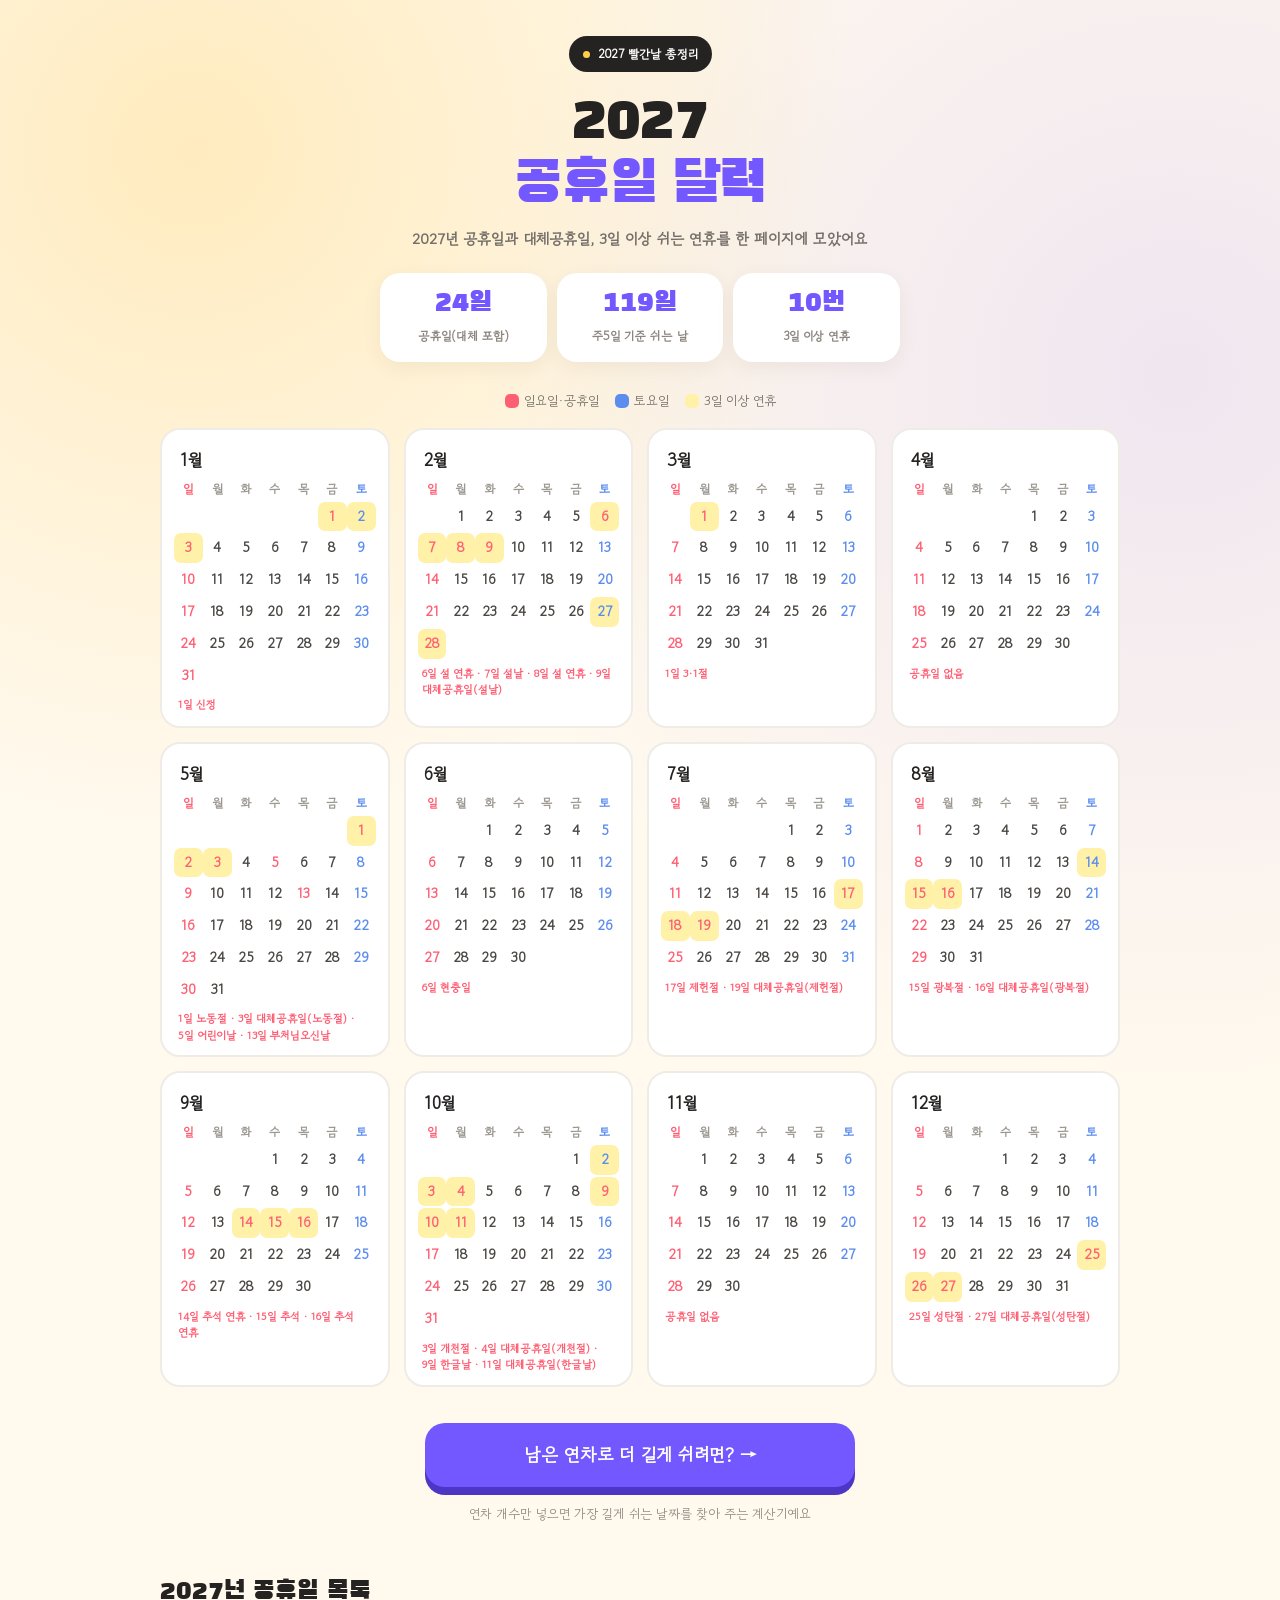
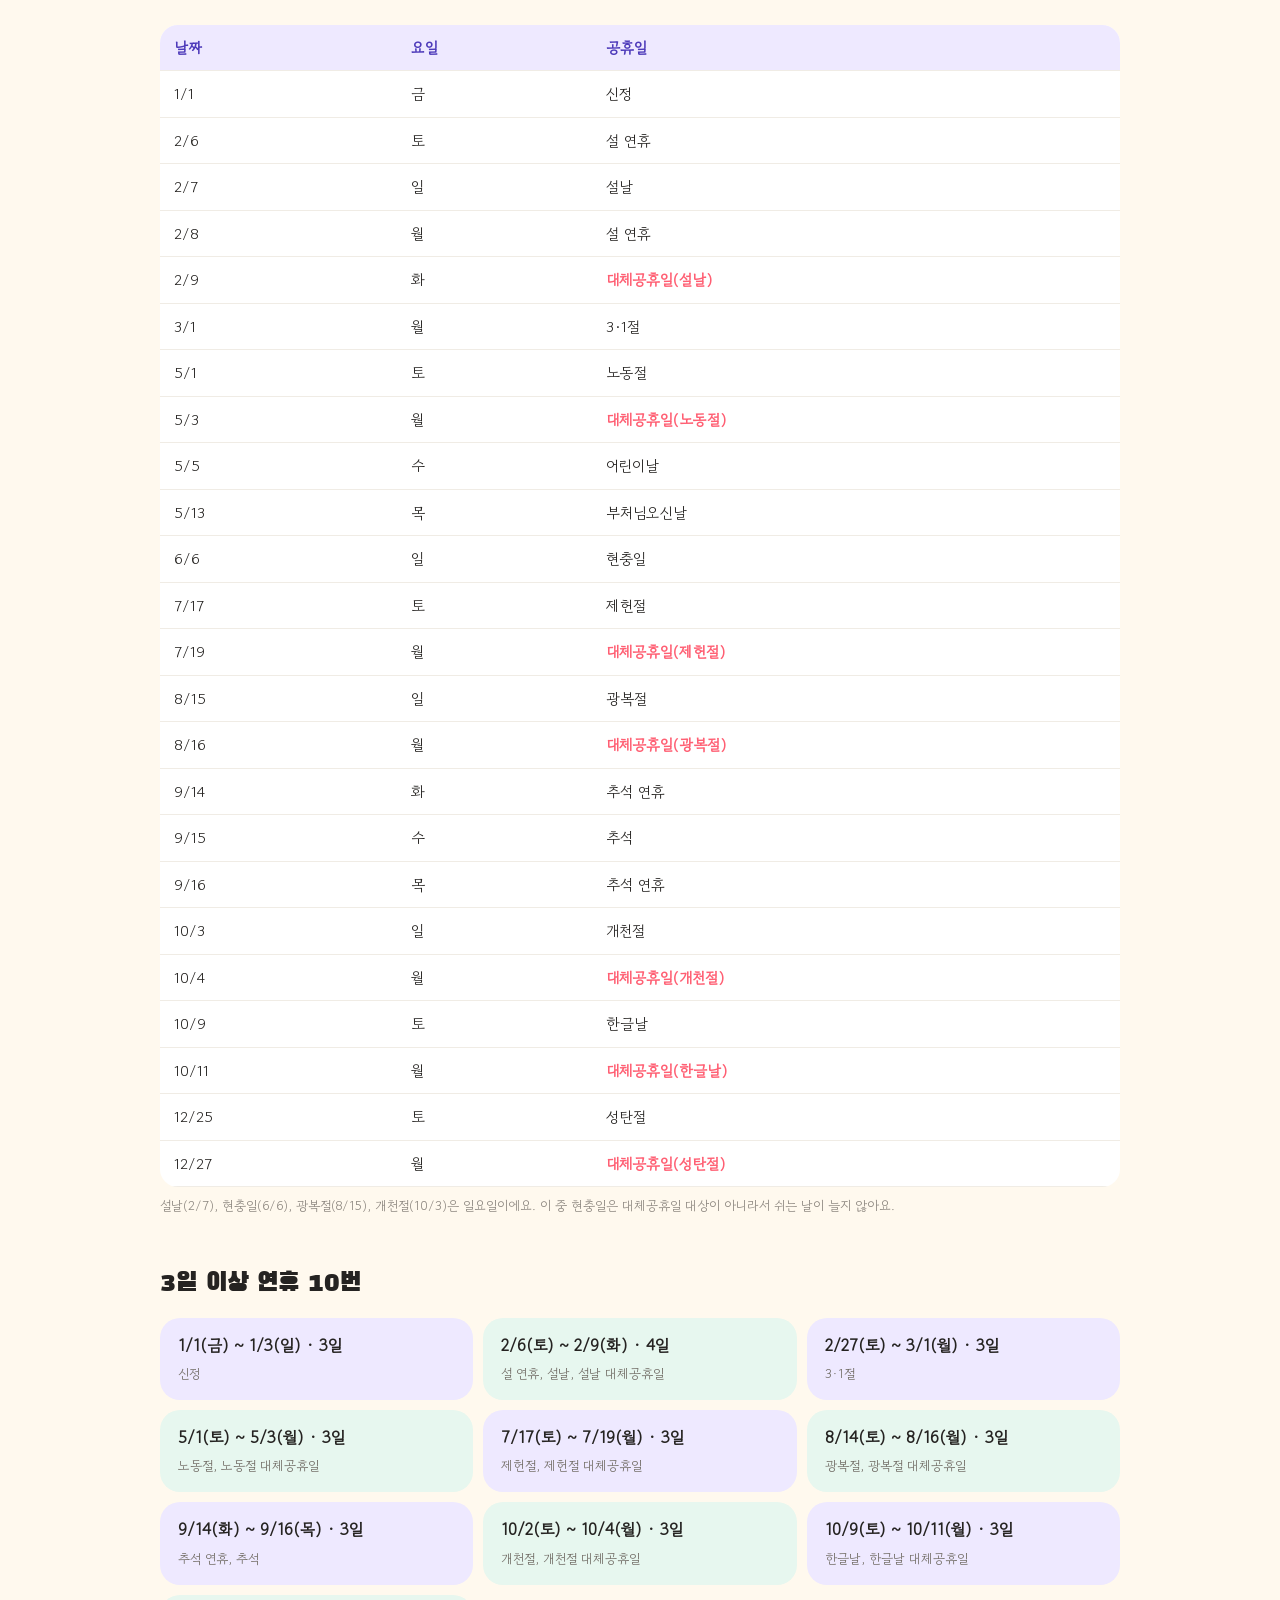
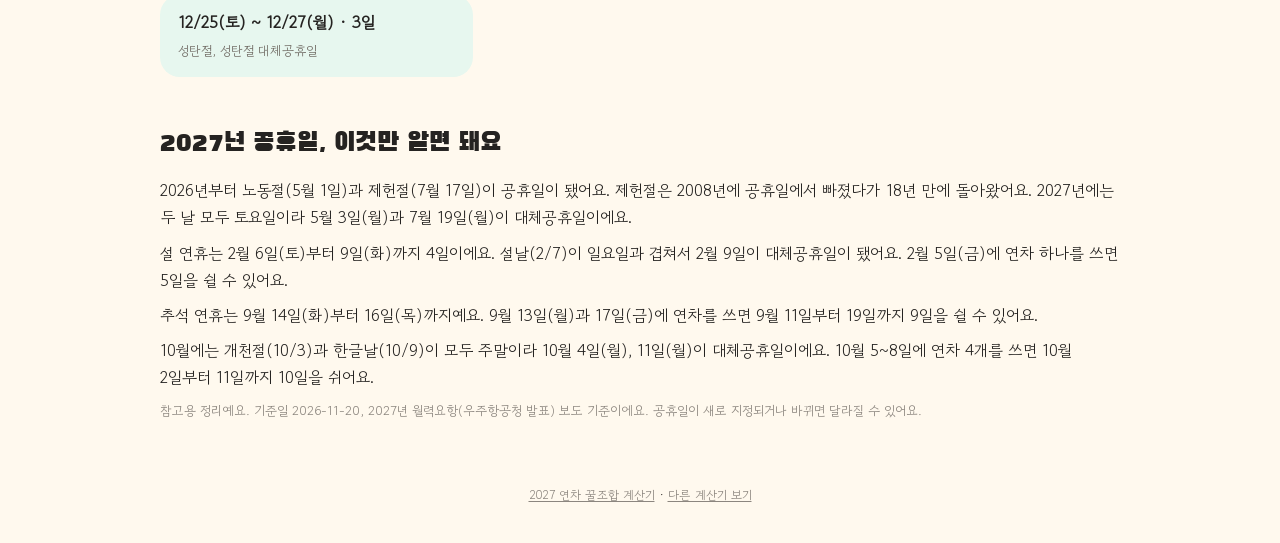
==== 2027-holidays/index.html @ ff07258c "픽툴 웹툴을 tools.irukabloom.com 으로 옮김, 블로그 글 끼워 넣기 지원" ====
<!doctype html>
<html lang="ko">
<head>
<meta charset="utf-8">
<meta name="viewport" content="width=device-width, initial-scale=1">
<title>2027 공휴일 달력 | 빨간날·대체공휴일·3일 연휴 총정리</title>
<meta name="description" content="2027년 공휴일 24일과 대체공휴일을 달력과 표로 정리했어요. 노동절·제헌절 공휴일 반영, 주5일 기준 쉬는 날 119일, 3일 이상 연휴 10번.">
<link rel="canonical" href="https://tools.irukabloom.com/2027-holidays/">
<meta property="og:type" content="website">
<meta property="og:title" content="2027 공휴일 달력">
<meta property="og:description" content="2027년 빨간날과 대체공휴일, 3일 이상 연휴를 한눈에">
<meta property="og:url" content="https://tools.irukabloom.com/2027-holidays/">
<link rel="preconnect" href="https://fonts.googleapis.com">
<link rel="preconnect" href="https://fonts.gstatic.com" crossorigin>
<link href="https://fonts.googleapis.com/css2?family=Black+Han+Sans&family=Gowun+Dodum&display=swap" rel="stylesheet">
<style>
:root{font-family:"Gowun Dodum","Apple SD Gothic Neo",sans-serif;color:#252321;background:#fff9ee}
*{box-sizing:border-box}
body{margin:0;min-width:320px;background:radial-gradient(circle at 15% 4%,rgba(255,203,80,.30),transparent 18%),radial-gradient(circle at 92% 10%,rgba(122,92,255,.12),transparent 20%),#fff9ee}
.wrap{width:min(100% - 32px,960px);margin:0 auto;padding:36px 0 56px;line-height:1.7;word-break:keep-all}
.hero{text-align:center}
.eyebrow{display:inline-flex;align-items:center;gap:8px;padding:8px 14px;border-radius:999px;background:#252321;color:#fff;font-size:12px;font-weight:700}
.eyebrow i{width:7px;height:7px;border-radius:50%;background:#ffcf4a}
h1{margin:18px 0 8px;font-family:"Black Han Sans",sans-serif;font-weight:400;font-size:clamp(38px,10vw,58px);line-height:1.1;letter-spacing:-.02em}
h1 span{color:#7357ff}
.lead{color:#746f69;font-size:15px;font-weight:700;margin:0 auto 22px;max-width:520px}
.stats{display:grid;grid-template-columns:repeat(3,1fr);gap:10px;max-width:520px;margin:0 auto 28px}
.stats div{padding:14px 8px;border-radius:20px;background:#fff;box-shadow:0 6px 20px rgba(75,57,17,.06)}
.stats b{display:block;font-family:"Black Han Sans",sans-serif;font-weight:400;font-size:28px;color:#7357ff;line-height:1.2}
.stats span{font-size:12px;color:#8c867f;font-weight:700}
.legend{display:flex;justify-content:center;gap:16px;flex-wrap:wrap;font-size:13px;color:#716c65;margin-bottom:16px}
.legend i{display:inline-block;width:14px;height:14px;border-radius:5px;vertical-align:-2px;margin-right:5px}
.cal{display:grid;grid-template-columns:repeat(2,1fr);gap:10px}
@media (min-width:700px){.cal{grid-template-columns:repeat(3,1fr);gap:14px}}
@media (min-width:940px){.cal{grid-template-columns:repeat(4,1fr)}}
.month{padding:12px 8px 10px;border:2px solid #efece7;border-radius:20px;background:#fff}
.month h3{margin:0 0 4px 6px;font-size:17px}
.grid{display:grid;grid-template-columns:repeat(7,1fr);row-gap:2px;text-align:center;font-size:12px;font-weight:700;color:#4b4844}
.grid .wd{font-size:10px;color:#9c9891}
@media (min-width:700px){.month{padding:16px 12px 12px}.grid{font-size:14px}.grid .wd{font-size:12px}}
.grid .sun,.grid .red{color:#ff5f73}.grid .sat,.grid .blue{color:#5b8def}
.grid .d{padding:3px 0;border-radius:7px}
.grid .long{background:#fff1a8}
.names{margin:6px 4px 0;font-size:11px;color:#ff5f73;font-weight:700;line-height:1.5;min-height:18px}
h2{font-family:"Black Han Sans",sans-serif;font-weight:400;font-size:26px;margin:44px 0 12px}
table{width:100%;border-collapse:collapse;background:#fff;border-radius:18px;overflow:hidden;font-size:15px}
th,td{padding:10px 14px;border-bottom:1px solid #f0ece5;text-align:left}
th{background:#eee9ff;color:#4d3aba}
td.sub{color:#ff5f73;font-weight:700}
.longs{list-style:none;margin:0;padding:0;display:grid;grid-template-columns:repeat(auto-fill,minmax(280px,1fr));gap:10px}
.longs li{padding:14px 18px;border-radius:20px;background:#eee9ff}
.longs li:nth-child(even){background:#e7f7ef}
.longs b{display:block;font-size:16px}
.longs span{font-size:13px;color:#716c65}
.cta{display:flex;align-items:center;justify-content:center;gap:10px;margin:36px auto 0;max-width:430px;height:64px;border-radius:20px;background:#7357ff;color:#fff;text-decoration:none;font-size:18px;font-weight:900;box-shadow:0 8px 0 #4d36c6}
.cta:active{transform:translateY(5px);box-shadow:0 3px 0 #4d36c6}
.cta-sub{text-align:center;color:#8c867f;font-size:13px;margin-top:16px}
p{margin:8px 0}
.note{color:#8c867f;font-size:13px}
footer{padding:0 18px 40px;text-align:center;font-size:12px}
footer a{color:#8c867f}
</style>
</head>
<body>
<main class="wrap">
  <header class="hero">
    <div class="eyebrow"><i></i>2027 빨간날 총정리</div>
    <h1>2027<br><span>공휴일 달력</span></h1>
    <p class="lead">2027년 공휴일과 대체공휴일, 3일 이상 쉬는 연휴를 한 페이지에 모았어요</p>
    <div class="stats">
      <div><b>24일</b><span>공휴일(대체 포함)</span></div>
      <div><b>119일</b><span>주5일 기준 쉬는 날</span></div>
      <div><b>10번</b><span>3일 이상 연휴</span></div>
    </div>
  </header>

  <div class="legend"><span><i style="background:#ff5f73"></i>일요일·공휴일</span><span><i style="background:#5b8def"></i>토요일</span><span><i style="background:#fff1a8"></i>3일 이상 연휴</span></div>
  <div class="cal"><section class="month"><h3>1월</h3><div class="grid"><span class="wd sun">일</span><span class="wd">월</span><span class="wd">화</span><span class="wd">수</span><span class="wd">목</span><span class="wd">금</span><span class="wd sat">토</span><span></span><span></span><span></span><span></span><span></span><span class="d red long" title="신정">1</span><span class="d blue long">2</span><span class="d red long">3</span><span class="d">4</span><span class="d">5</span><span class="d">6</span><span class="d">7</span><span class="d">8</span><span class="d blue">9</span><span class="d red">10</span><span class="d">11</span><span class="d">12</span><span class="d">13</span><span class="d">14</span><span class="d">15</span><span class="d blue">16</span><span class="d red">17</span><span class="d">18</span><span class="d">19</span><span class="d">20</span><span class="d">21</span><span class="d">22</span><span class="d blue">23</span><span class="d red">24</span><span class="d">25</span><span class="d">26</span><span class="d">27</span><span class="d">28</span><span class="d">29</span><span class="d blue">30</span><span class="d red">31</span></div><p class="names">1일 신정</p></section><section class="month"><h3>2월</h3><div class="grid"><span class="wd sun">일</span><span class="wd">월</span><span class="wd">화</span><span class="wd">수</span><span class="wd">목</span><span class="wd">금</span><span class="wd sat">토</span><span></span><span class="d">1</span><span class="d">2</span><span class="d">3</span><span class="d">4</span><span class="d">5</span><span class="d red long" title="설 연휴">6</span><span class="d red long" title="설날">7</span><span class="d red long" title="설 연휴">8</span><span class="d red long" title="대체공휴일(설날)">9</span><span class="d">10</span><span class="d">11</span><span class="d">12</span><span class="d blue">13</span><span class="d red">14</span><span class="d">15</span><span class="d">16</span><span class="d">17</span><span class="d">18</span><span class="d">19</span><span class="d blue">20</span><span class="d red">21</span><span class="d">22</span><span class="d">23</span><span class="d">24</span><span class="d">25</span><span class="d">26</span><span class="d blue long">27</span><span class="d red long">28</span></div><p class="names">6일 설 연휴 · 7일 설날 · 8일 설 연휴 · 9일 대체공휴일(설날)</p></section><section class="month"><h3>3월</h3><div class="grid"><span class="wd sun">일</span><span class="wd">월</span><span class="wd">화</span><span class="wd">수</span><span class="wd">목</span><span class="wd">금</span><span class="wd sat">토</span><span></span><span class="d red long" title="3·1절">1</span><span class="d">2</span><span class="d">3</span><span class="d">4</span><span class="d">5</span><span class="d blue">6</span><span class="d red">7</span><span class="d">8</span><span class="d">9</span><span class="d">10</span><span class="d">11</span><span class="d">12</span><span class="d blue">13</span><span class="d red">14</span><span class="d">15</span><span class="d">16</span><span class="d">17</span><span class="d">18</span><span class="d">19</span><span class="d blue">20</span><span class="d red">21</span><span class="d">22</span><span class="d">23</span><span class="d">24</span><span class="d">25</span><span class="d">26</span><span class="d blue">27</span><span class="d red">28</span><span class="d">29</span><span class="d">30</span><span class="d">31</span></div><p class="names">1일 3·1절</p></section><section class="month"><h3>4월</h3><div class="grid"><span class="wd sun">일</span><span class="wd">월</span><span class="wd">화</span><span class="wd">수</span><span class="wd">목</span><span class="wd">금</span><span class="wd sat">토</span><span></span><span></span><span></span><span></span><span class="d">1</span><span class="d">2</span><span class="d blue">3</span><span class="d red">4</span><span class="d">5</span><span class="d">6</span><span class="d">7</span><span class="d">8</span><span class="d">9</span><span class="d blue">10</span><span class="d red">11</span><span class="d">12</span><span class="d">13</span><span class="d">14</span><span class="d">15</span><span class="d">16</span><span class="d blue">17</span><span class="d red">18</span><span class="d">19</span><span class="d">20</span><span class="d">21</span><span class="d">22</span><span class="d">23</span><span class="d blue">24</span><span class="d red">25</span><span class="d">26</span><span class="d">27</span><span class="d">28</span><span class="d">29</span><span class="d">30</span></div><p class="names">공휴일 없음</p></section><section class="month"><h3>5월</h3><div class="grid"><span class="wd sun">일</span><span class="wd">월</span><span class="wd">화</span><span class="wd">수</span><span class="wd">목</span><span class="wd">금</span><span class="wd sat">토</span><span></span><span></span><span></span><span></span><span></span><span></span><span class="d red long" title="노동절">1</span><span class="d red long">2</span><span class="d red long" title="대체공휴일(노동절)">3</span><span class="d">4</span><span class="d red" title="어린이날">5</span><span class="d">6</span><span class="d">7</span><span class="d blue">8</span><span class="d red">9</span><span class="d">10</span><span class="d">11</span><span class="d">12</span><span class="d red" title="부처님오신날">13</span><span class="d">14</span><span class="d blue">15</span><span class="d red">16</span><span class="d">17</span><span class="d">18</span><span class="d">19</span><span class="d">20</span><span class="d">21</span><span class="d blue">22</span><span class="d red">23</span><span class="d">24</span><span class="d">25</span><span class="d">26</span><span class="d">27</span><span class="d">28</span><span class="d blue">29</span><span class="d red">30</span><span class="d">31</span></div><p class="names">1일 노동절 · 3일 대체공휴일(노동절) · 5일 어린이날 · 13일 부처님오신날</p></section><section class="month"><h3>6월</h3><div class="grid"><span class="wd sun">일</span><span class="wd">월</span><span class="wd">화</span><span class="wd">수</span><span class="wd">목</span><span class="wd">금</span><span class="wd sat">토</span><span></span><span></span><span class="d">1</span><span class="d">2</span><span class="d">3</span><span class="d">4</span><span class="d blue">5</span><span class="d red" title="현충일">6</span><span class="d">7</span><span class="d">8</span><span class="d">9</span><span class="d">10</span><span class="d">11</span><span class="d blue">12</span><span class="d red">13</span><span class="d">14</span><span class="d">15</span><span class="d">16</span><span class="d">17</span><span class="d">18</span><span class="d blue">19</span><span class="d red">20</span><span class="d">21</span><span class="d">22</span><span class="d">23</span><span class="d">24</span><span class="d">25</span><span class="d blue">26</span><span class="d red">27</span><span class="d">28</span><span class="d">29</span><span class="d">30</span></div><p class="names">6일 현충일</p></section><section class="month"><h3>7월</h3><div class="grid"><span class="wd sun">일</span><span class="wd">월</span><span class="wd">화</span><span class="wd">수</span><span class="wd">목</span><span class="wd">금</span><span class="wd sat">토</span><span></span><span></span><span></span><span></span><span class="d">1</span><span class="d">2</span><span class="d blue">3</span><span class="d red">4</span><span class="d">5</span><span class="d">6</span><span class="d">7</span><span class="d">8</span><span class="d">9</span><span class="d blue">10</span><span class="d red">11</span><span class="d">12</span><span class="d">13</span><span class="d">14</span><span class="d">15</span><span class="d">16</span><span class="d red long" title="제헌절">17</span><span class="d red long">18</span><span class="d red long" title="대체공휴일(제헌절)">19</span><span class="d">20</span><span class="d">21</span><span class="d">22</span><span class="d">23</span><span class="d blue">24</span><span class="d red">25</span><span class="d">26</span><span class="d">27</span><span class="d">28</span><span class="d">29</span><span class="d">30</span><span class="d blue">31</span></div><p class="names">17일 제헌절 · 19일 대체공휴일(제헌절)</p></section><section class="month"><h3>8월</h3><div class="grid"><span class="wd sun">일</span><span class="wd">월</span><span class="wd">화</span><span class="wd">수</span><span class="wd">목</span><span class="wd">금</span><span class="wd sat">토</span><span class="d red">1</span><span class="d">2</span><span class="d">3</span><span class="d">4</span><span class="d">5</span><span class="d">6</span><span class="d blue">7</span><span class="d red">8</span><span class="d">9</span><span class="d">10</span><span class="d">11</span><span class="d">12</span><span class="d">13</span><span class="d blue long">14</span><span class="d red long" title="광복절">15</span><span class="d red long" title="대체공휴일(광복절)">16</span><span class="d">17</span><span class="d">18</span><span class="d">19</span><span class="d">20</span><span class="d blue">21</span><span class="d red">22</span><span class="d">23</span><span class="d">24</span><span class="d">25</span><span class="d">26</span><span class="d">27</span><span class="d blue">28</span><span class="d red">29</span><span class="d">30</span><span class="d">31</span></div><p class="names">15일 광복절 · 16일 대체공휴일(광복절)</p></section><section class="month"><h3>9월</h3><div class="grid"><span class="wd sun">일</span><span class="wd">월</span><span class="wd">화</span><span class="wd">수</span><span class="wd">목</span><span class="wd">금</span><span class="wd sat">토</span><span></span><span></span><span></span><span class="d">1</span><span class="d">2</span><span class="d">3</span><span class="d blue">4</span><span class="d red">5</span><span class="d">6</span><span class="d">7</span><span class="d">8</span><span class="d">9</span><span class="d">10</span><span class="d blue">11</span><span class="d red">12</span><span class="d">13</span><span class="d red long" title="추석 연휴">14</span><span class="d red long" title="추석">15</span><span class="d red long" title="추석 연휴">16</span><span class="d">17</span><span class="d blue">18</span><span class="d red">19</span><span class="d">20</span><span class="d">21</span><span class="d">22</span><span class="d">23</span><span class="d">24</span><span class="d blue">25</span><span class="d red">26</span><span class="d">27</span><span class="d">28</span><span class="d">29</span><span class="d">30</span></div><p class="names">14일 추석 연휴 · 15일 추석 · 16일 추석 연휴</p></section><section class="month"><h3>10월</h3><div class="grid"><span class="wd sun">일</span><span class="wd">월</span><span class="wd">화</span><span class="wd">수</span><span class="wd">목</span><span class="wd">금</span><span class="wd sat">토</span><span></span><span></span><span></span><span></span><span></span><span class="d">1</span><span class="d blue long">2</span><span class="d red long" title="개천절">3</span><span class="d red long" title="대체공휴일(개천절)">4</span><span class="d">5</span><span class="d">6</span><span class="d">7</span><span class="d">8</span><span class="d red long" title="한글날">9</span><span class="d red long">10</span><span class="d red long" title="대체공휴일(한글날)">11</span><span class="d">12</span><span class="d">13</span><span class="d">14</span><span class="d">15</span><span class="d blue">16</span><span class="d red">17</span><span class="d">18</span><span class="d">19</span><span class="d">20</span><span class="d">21</span><span class="d">22</span><span class="d blue">23</span><span class="d red">24</span><span class="d">25</span><span class="d">26</span><span class="d">27</span><span class="d">28</span><span class="d">29</span><span class="d blue">30</span><span class="d red">31</span></div><p class="names">3일 개천절 · 4일 대체공휴일(개천절) · 9일 한글날 · 11일 대체공휴일(한글날)</p></section><section class="month"><h3>11월</h3><div class="grid"><span class="wd sun">일</span><span class="wd">월</span><span class="wd">화</span><span class="wd">수</span><span class="wd">목</span><span class="wd">금</span><span class="wd sat">토</span><span></span><span class="d">1</span><span class="d">2</span><span class="d">3</span><span class="d">4</span><span class="d">5</span><span class="d blue">6</span><span class="d red">7</span><span class="d">8</span><span class="d">9</span><span class="d">10</span><span class="d">11</span><span class="d">12</span><span class="d blue">13</span><span class="d red">14</span><span class="d">15</span><span class="d">16</span><span class="d">17</span><span class="d">18</span><span class="d">19</span><span class="d blue">20</span><span class="d red">21</span><span class="d">22</span><span class="d">23</span><span class="d">24</span><span class="d">25</span><span class="d">26</span><span class="d blue">27</span><span class="d red">28</span><span class="d">29</span><span class="d">30</span></div><p class="names">공휴일 없음</p></section><section class="month"><h3>12월</h3><div class="grid"><span class="wd sun">일</span><span class="wd">월</span><span class="wd">화</span><span class="wd">수</span><span class="wd">목</span><span class="wd">금</span><span class="wd sat">토</span><span></span><span></span><span></span><span class="d">1</span><span class="d">2</span><span class="d">3</span><span class="d blue">4</span><span class="d red">5</span><span class="d">6</span><span class="d">7</span><span class="d">8</span><span class="d">9</span><span class="d">10</span><span class="d blue">11</span><span class="d red">12</span><span class="d">13</span><span class="d">14</span><span class="d">15</span><span class="d">16</span><span class="d">17</span><span class="d blue">18</span><span class="d red">19</span><span class="d">20</span><span class="d">21</span><span class="d">22</span><span class="d">23</span><span class="d">24</span><span class="d red long" title="성탄절">25</span><span class="d red long">26</span><span class="d red long" title="대체공휴일(성탄절)">27</span><span class="d">28</span><span class="d">29</span><span class="d">30</span><span class="d">31</span></div><p class="names">25일 성탄절 · 27일 대체공휴일(성탄절)</p></section></div>

  <a class="cta" href="../yeoncha-2027/">남은 연차로 더 길게 쉬려면? →</a>
  <p class="cta-sub">연차 개수만 넣으면 가장 길게 쉬는 날짜를 찾아 주는 계산기예요</p>

  <h2>2027년 공휴일 목록</h2>
  <table><thead><tr><th>날짜</th><th>요일</th><th>공휴일</th></tr></thead><tbody><tr><td>1/1</td><td>금</td><td>신정</td></tr><tr><td>2/6</td><td>토</td><td>설 연휴</td></tr><tr><td>2/7</td><td>일</td><td>설날</td></tr><tr><td>2/8</td><td>월</td><td>설 연휴</td></tr><tr><td>2/9</td><td>화</td><td class="sub">대체공휴일(설날)</td></tr><tr><td>3/1</td><td>월</td><td>3·1절</td></tr><tr><td>5/1</td><td>토</td><td>노동절</td></tr><tr><td>5/3</td><td>월</td><td class="sub">대체공휴일(노동절)</td></tr><tr><td>5/5</td><td>수</td><td>어린이날</td></tr><tr><td>5/13</td><td>목</td><td>부처님오신날</td></tr><tr><td>6/6</td><td>일</td><td>현충일</td></tr><tr><td>7/17</td><td>토</td><td>제헌절</td></tr><tr><td>7/19</td><td>월</td><td class="sub">대체공휴일(제헌절)</td></tr><tr><td>8/15</td><td>일</td><td>광복절</td></tr><tr><td>8/16</td><td>월</td><td class="sub">대체공휴일(광복절)</td></tr><tr><td>9/14</td><td>화</td><td>추석 연휴</td></tr><tr><td>9/15</td><td>수</td><td>추석</td></tr><tr><td>9/16</td><td>목</td><td>추석 연휴</td></tr><tr><td>10/3</td><td>일</td><td>개천절</td></tr><tr><td>10/4</td><td>월</td><td class="sub">대체공휴일(개천절)</td></tr><tr><td>10/9</td><td>토</td><td>한글날</td></tr><tr><td>10/11</td><td>월</td><td class="sub">대체공휴일(한글날)</td></tr><tr><td>12/25</td><td>토</td><td>성탄절</td></tr><tr><td>12/27</td><td>월</td><td class="sub">대체공휴일(성탄절)</td></tr></tbody></table>
  <p class="note">설날(2/7), 현충일(6/6), 광복절(8/15), 개천절(10/3)은 일요일이에요. 이 중 현충일은 대체공휴일 대상이 아니라서 쉬는 날이 늘지 않아요.</p>

  <h2>3일 이상 연휴 10번</h2>
  <ul class="longs"><li><b>1/1(금) ~ 1/3(일) · 3일</b><span>신정</span></li><li><b>2/6(토) ~ 2/9(화) · 4일</b><span>설 연휴, 설날, 설날 대체공휴일</span></li><li><b>2/27(토) ~ 3/1(월) · 3일</b><span>3·1절</span></li><li><b>5/1(토) ~ 5/3(월) · 3일</b><span>노동절, 노동절 대체공휴일</span></li><li><b>7/17(토) ~ 7/19(월) · 3일</b><span>제헌절, 제헌절 대체공휴일</span></li><li><b>8/14(토) ~ 8/16(월) · 3일</b><span>광복절, 광복절 대체공휴일</span></li><li><b>9/14(화) ~ 9/16(목) · 3일</b><span>추석 연휴, 추석</span></li><li><b>10/2(토) ~ 10/4(월) · 3일</b><span>개천절, 개천절 대체공휴일</span></li><li><b>10/9(토) ~ 10/11(월) · 3일</b><span>한글날, 한글날 대체공휴일</span></li><li><b>12/25(토) ~ 12/27(월) · 3일</b><span>성탄절, 성탄절 대체공휴일</span></li></ul>

  <h2>2027년 공휴일, 이것만 알면 돼요</h2>
  <p>2026년부터 노동절(5월 1일)과 제헌절(7월 17일)이 공휴일이 됐어요. 제헌절은 2008년에 공휴일에서 빠졌다가 18년 만에 돌아왔어요. 2027년에는 두 날 모두 토요일이라 5월 3일(월)과 7월 19일(월)이 대체공휴일이에요.</p>
  <p>설 연휴는 2월 6일(토)부터 9일(화)까지 4일이에요. 설날(2/7)이 일요일과 겹쳐서 2월 9일이 대체공휴일이 됐어요. 2월 5일(금)에 연차 하나를 쓰면 5일을 쉴 수 있어요.</p>
  <p>추석 연휴는 9월 14일(화)부터 16일(목)까지예요. 9월 13일(월)과 17일(금)에 연차를 쓰면 9월 11일부터 19일까지 9일을 쉴 수 있어요.</p>
  <p>10월에는 개천절(10/3)과 한글날(10/9)이 모두 주말이라 10월 4일(월), 11일(월)이 대체공휴일이에요. 10월 5~8일에 연차 4개를 쓰면 10월 2일부터 11일까지 10일을 쉬어요.</p>
  <p class="note">참고용 정리예요. 기준일 2026-11-20, 2027년 월력요항(우주항공청 발표) 보도 기준이에요. 공휴일이 새로 지정되거나 바뀌면 달라질 수 있어요.</p>
</main>
<footer><a href="../yeoncha-2027/">2027 연차 꿀조합 계산기</a> · <a href="../">다른 계산기 보기</a></footer>
<!-- 블로그 글 안에 끼워 넣을 때(?embed=1): 높이를 글에 알려 줌 -->
<style>.is-embed footer{display:none}</style>
<script>(function(){if(!/[?&]embed=1/.test(location.search)||window.parent===window)return;document.documentElement.classList.add("is-embed");function s(){parent.postMessage({type:"iruka-tool-height",height:Math.ceil(document.documentElement.scrollHeight)},"*")}addEventListener("load",s);if(window.ResizeObserver)new ResizeObserver(s).observe(document.body);setTimeout(s,300)})();</script>
</body>
</html>
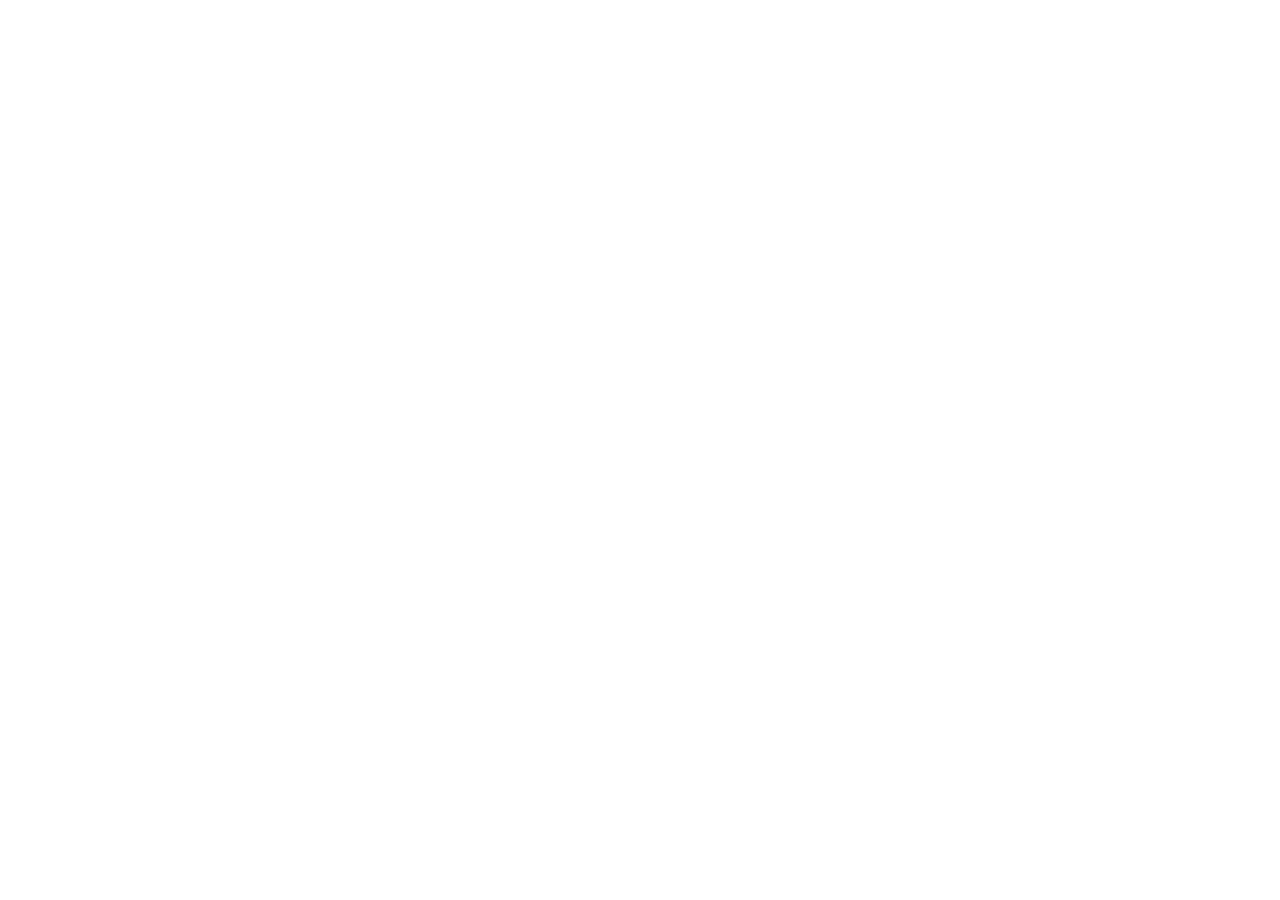
==== commit 3b7e7e4e: "직접 열면 워드프레스 글로 넘기기, ?embed=1 일 때만 웹툴 보이기" ====
--- a/2027-holidays/index.html
+++ b/2027-holidays/index.html
@@ -2,14 +2,16 @@
 <html lang="ko">
 <head>
 <meta charset="utf-8">
+<!-- 직접 열면 블로그 글로 넘김(blog-redirect). ?embed=1 로 블로그 안에 끼워 넣었을 때만 웹툴이 보임 -->
+<script>if(!/[?&]embed=1(&|#|$)/.test(location.search))location.replace("https://haeminlog.com/webtool-02-2027-holidays/");</script>
 <meta name="viewport" content="width=device-width, initial-scale=1">
 <title>2027 공휴일 달력 | 빨간날·대체공휴일·3일 연휴 총정리</title>
 <meta name="description" content="2027년 공휴일 24일과 대체공휴일을 달력과 표로 정리했어요. 노동절·제헌절 공휴일 반영, 주5일 기준 쉬는 날 119일, 3일 이상 연휴 10번.">
-<link rel="canonical" href="https://tools.irukabloom.com/2027-holidays/">
+<link rel="canonical" href="https://haeminlog.com/webtool-02-2027-holidays/">
 <meta property="og:type" content="website">
 <meta property="og:title" content="2027 공휴일 달력">
 <meta property="og:description" content="2027년 빨간날과 대체공휴일, 3일 이상 연휴를 한눈에">
-<meta property="og:url" content="https://tools.irukabloom.com/2027-holidays/">
+<meta property="og:url" content="https://haeminlog.com/webtool-02-2027-holidays/">
 <link rel="preconnect" href="https://fonts.googleapis.com">
 <link rel="preconnect" href="https://fonts.gstatic.com" crossorigin>
 <link href="https://fonts.googleapis.com/css2?family=Black+Han+Sans&family=Gowun+Dodum&display=swap" rel="stylesheet">
